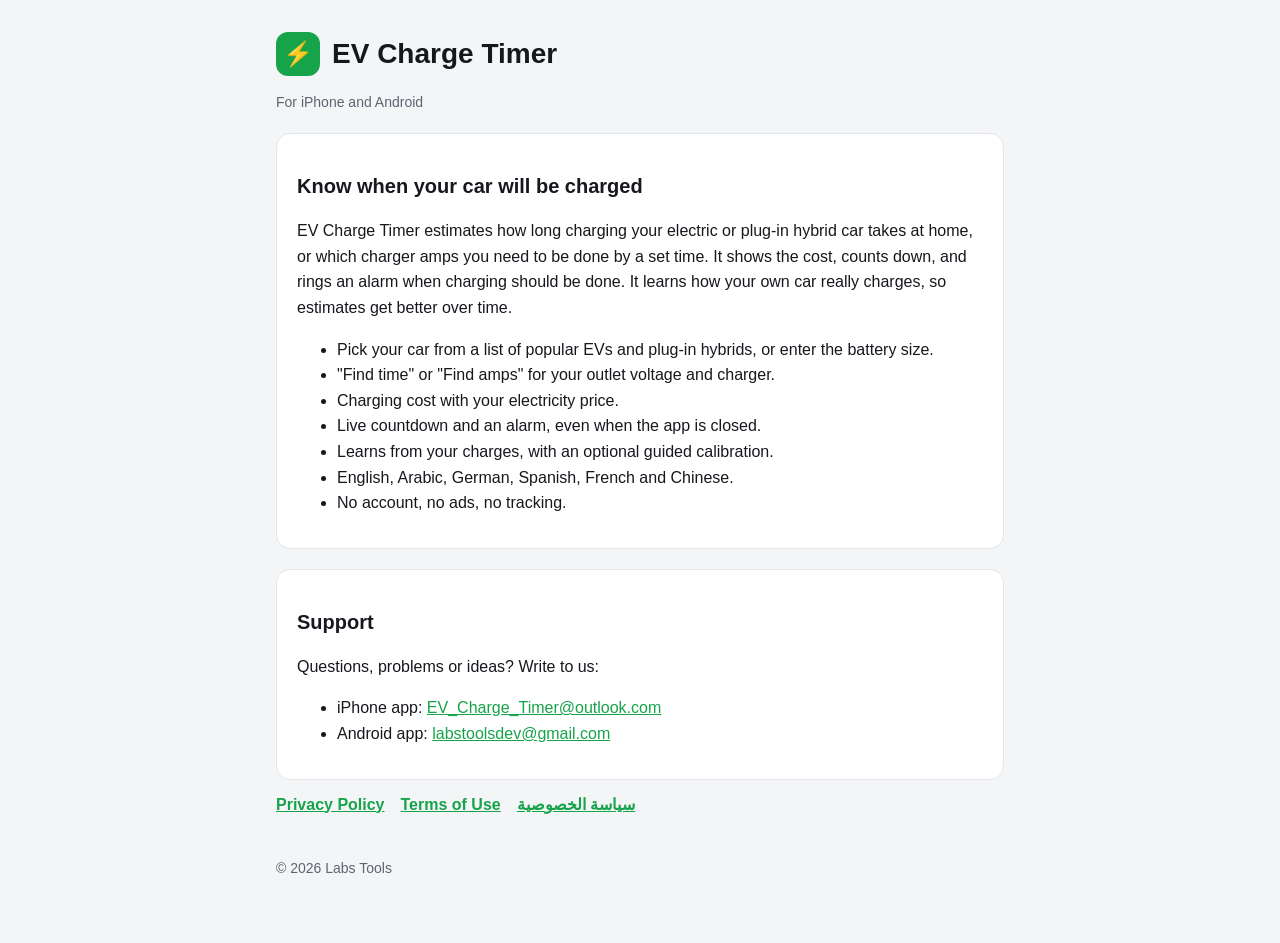
==== index.html @ 5810bea3 "Add files via upload" ====
<!doctype html>
<html lang="en">
<head>
  <meta charset="utf-8">
  <meta name="viewport" content="width=device-width, initial-scale=1">
  <title>EV Charge Timer</title>
  <meta name="description" content="Know when your electric car will be charged, and get an alarm when it's ready.">
  <link rel="stylesheet" href="style.css">
</head>
<body>
<main>
  <header><div class="logo">⚡</div><h1>EV Charge Timer</h1></header>
  <p class="muted">For iPhone and Android</p>

  <div class="card">
    <h2>Know when your car will be charged</h2>
    <p>EV Charge Timer estimates how long charging your electric or plug-in hybrid car takes at home, or which charger amps you need to be done by a set time. It shows the cost, counts down, and rings an alarm when charging should be done. It learns how your own car really charges, so estimates get better over time.</p>
    <ul>
      <li>Pick your car from a list of popular EVs and plug-in hybrids, or enter the battery size.</li>
      <li>"Find time" or "Find amps" for your outlet voltage and charger.</li>
      <li>Charging cost with your electricity price.</li>
      <li>Live countdown and an alarm, even when the app is closed.</li>
      <li>Learns from your charges, with an optional guided calibration.</li>
      <li>English, Arabic, German, Spanish, French and Chinese.</li>
      <li>No account, no ads, no tracking.</li>
    </ul>
  </div>

  <div class="card">
    <h2>Support</h2>
    <p>Questions, problems or ideas? Write to us:</p>
    <ul>
      <li>iPhone app: <a href="mailto:EV_Charge_Timer@outlook.com">EV_Charge_Timer@outlook.com</a></li>
      <li>Android app: <a href="mailto:labstoolsdev@gmail.com">labstoolsdev@gmail.com</a></li>
    </ul>
  </div>

  <nav>
    <a href="privacy.html">Privacy Policy</a>
    <a href="terms.html">Terms of Use</a>
    <a href="privacy.html#ar" lang="ar">سياسة الخصوصية</a>
  </nav>

  <footer>© 2026 Labs Tools</footer>
</main>
</body>
</html>
---- style.css ----
:root {
  --bg: #f4f5f7;
  --card: #ffffff;
  --text: #16181d;
  --muted: #5d6470;
  --accent: #16a34a;
  --line: #e3e6ea;
}
@media (prefers-color-scheme: dark) {
  :root {
    --bg: #0f1113;
    --card: #1a1d21;
    --text: #eef0f2;
    --muted: #a3a9b3;
    --accent: #22c55e;
    --line: #2a2e34;
  }
}
* { box-sizing: border-box; }
body {
  margin: 0;
  background: var(--bg);
  color: var(--text);
  font: 16px/1.6 -apple-system, BlinkMacSystemFont, "Segoe UI", Roboto, "Noto Sans Arabic", sans-serif;
}
main { max-width: 760px; margin: 0 auto; padding: 32px 16px 64px; }
header { display: flex; align-items: center; gap: 12px; margin-bottom: 8px; }
header .logo {
  width: 44px; height: 44px; border-radius: 12px; background: var(--accent);
  display: grid; place-items: center; color: #fff; font-size: 24px; font-weight: 700;
}
h1 { font-size: 28px; margin: 0; }
h2 { font-size: 20px; margin: 32px 0 8px; }
h3 { font-size: 17px; margin: 20px 0 4px; }
p, li { color: var(--text); }
.muted { color: var(--muted); font-size: 14px; }
.card { background: var(--card); border: 1px solid var(--line); border-radius: 14px; padding: 4px 20px 16px; margin-top: 20px; }
a { color: var(--accent); }
nav { display: flex; flex-wrap: wrap; gap: 16px; margin: 12px 0 0; font-weight: 600; }
[dir="rtl"] { text-align: right; }
footer { margin-top: 40px; color: var(--muted); font-size: 14px; }
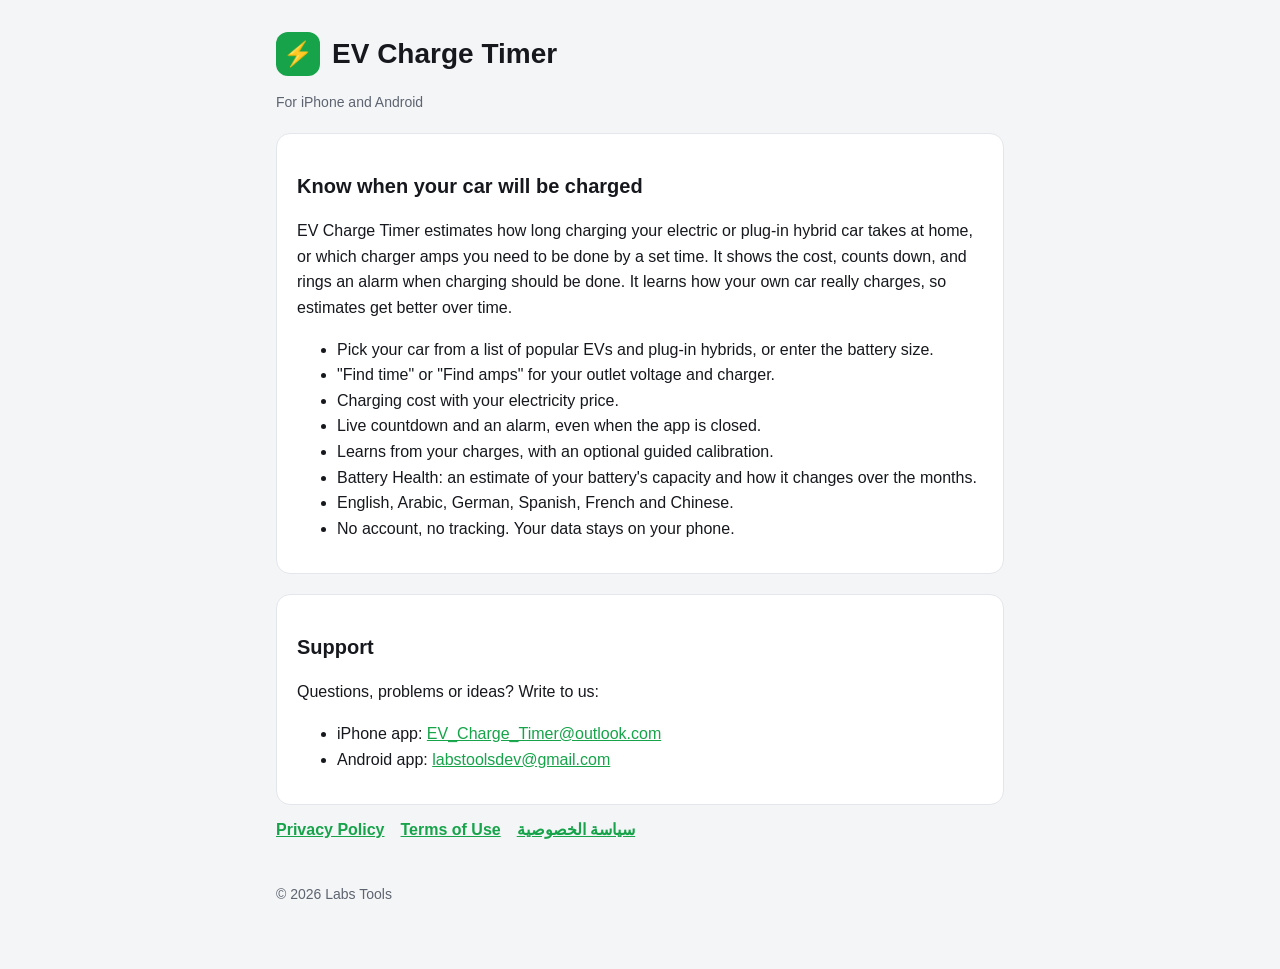
==== commit 50df0061: "Enhance features list and update privacy statement Updated features list to include battery health a" ====
--- a/index.html
+++ b/index.html
@@ -21,8 +21,9 @@
       <li>Charging cost with your electricity price.</li>
       <li>Live countdown and an alarm, even when the app is closed.</li>
       <li>Learns from your charges, with an optional guided calibration.</li>
+      <li>Battery Health: an estimate of your battery's capacity and how it changes over the months.</li>
       <li>English, Arabic, German, Spanish, French and Chinese.</li>
-      <li>No account, no ads, no tracking.</li>
+      <li>No account, no tracking. Your data stays on your phone.</li>
     </ul>
   </div>
 
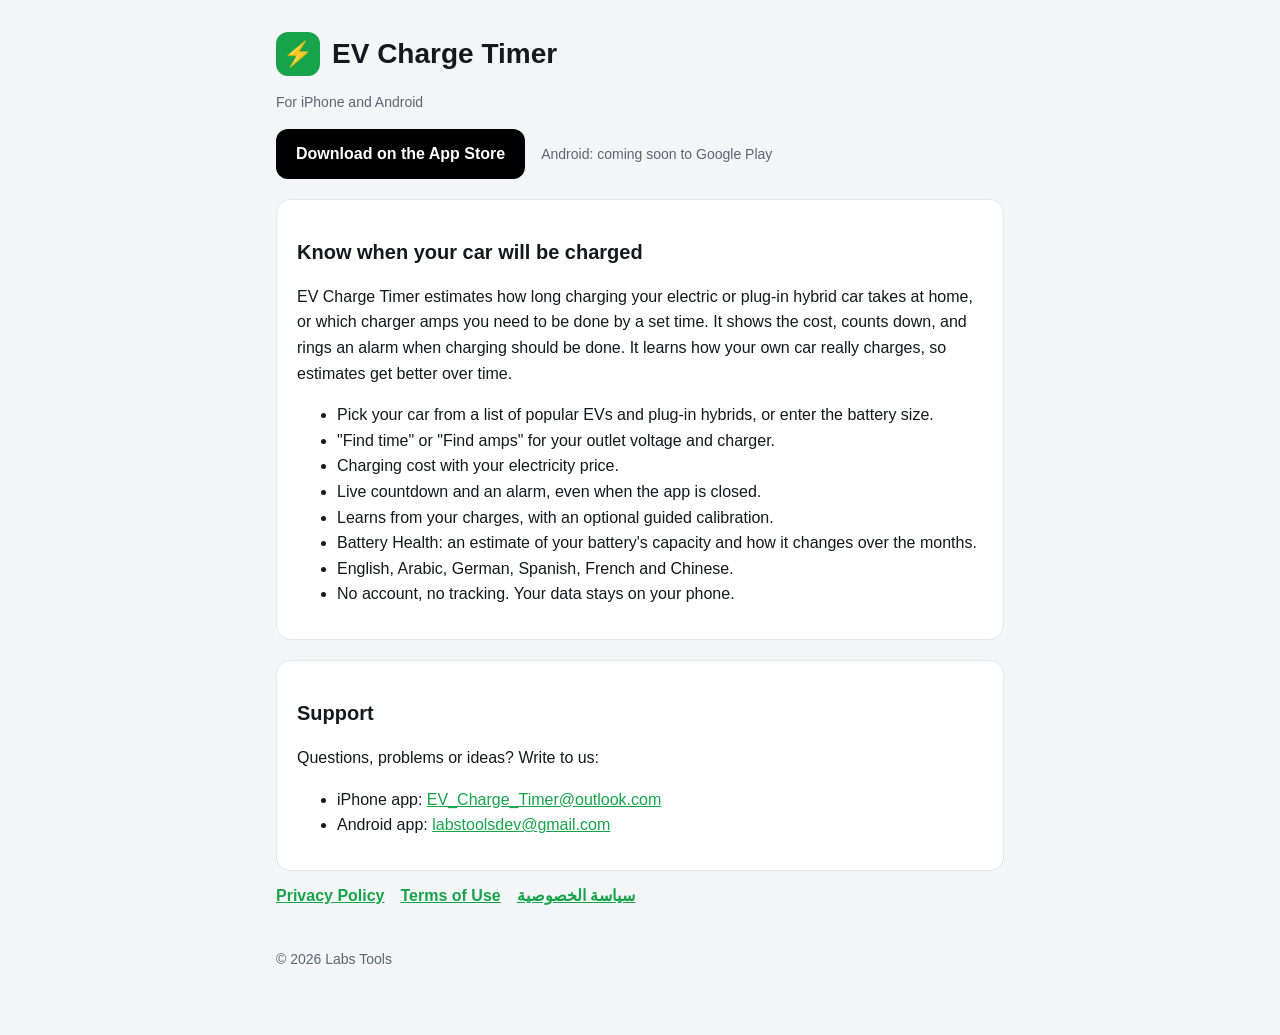
==== commit 378593ab: "Add download links for App Store and Google Play Added download links for iOS and Android in the mai" ====
--- a/index.html
+++ b/index.html
@@ -11,6 +11,11 @@
 <main>
   <header><div class="logo">⚡</div><h1>EV Charge Timer</h1></header>
   <p class="muted">For iPhone and Android</p>
+
+  <div class="stores">
+    <a class="store-btn" href="https://apps.apple.com/app/id6838497053">Download on the App Store</a>
+    <span class="muted">Android: coming soon to Google Play</span>
+  </div>
 
   <div class="card">
     <h2>Know when your car will be charged</h2>
--- a/style.css
+++ b/style.css
@@ -39,3 +39,6 @@
 nav { display: flex; flex-wrap: wrap; gap: 16px; margin: 12px 0 0; font-weight: 600; }
 [dir="rtl"] { text-align: right; }
 footer { margin-top: 40px; color: var(--muted); font-size: 14px; }
+.stores { display: flex; flex-wrap: wrap; align-items: center; gap: 16px; margin: 16px 0 0; }
+.store-btn { display: inline-block; background: #000; color: #fff; text-decoration: none; font-weight: 600; padding: 12px 20px; border-radius: 12px; }
+@media (prefers-color-scheme: dark) { .store-btn { background: #fff; color: #000; } }
